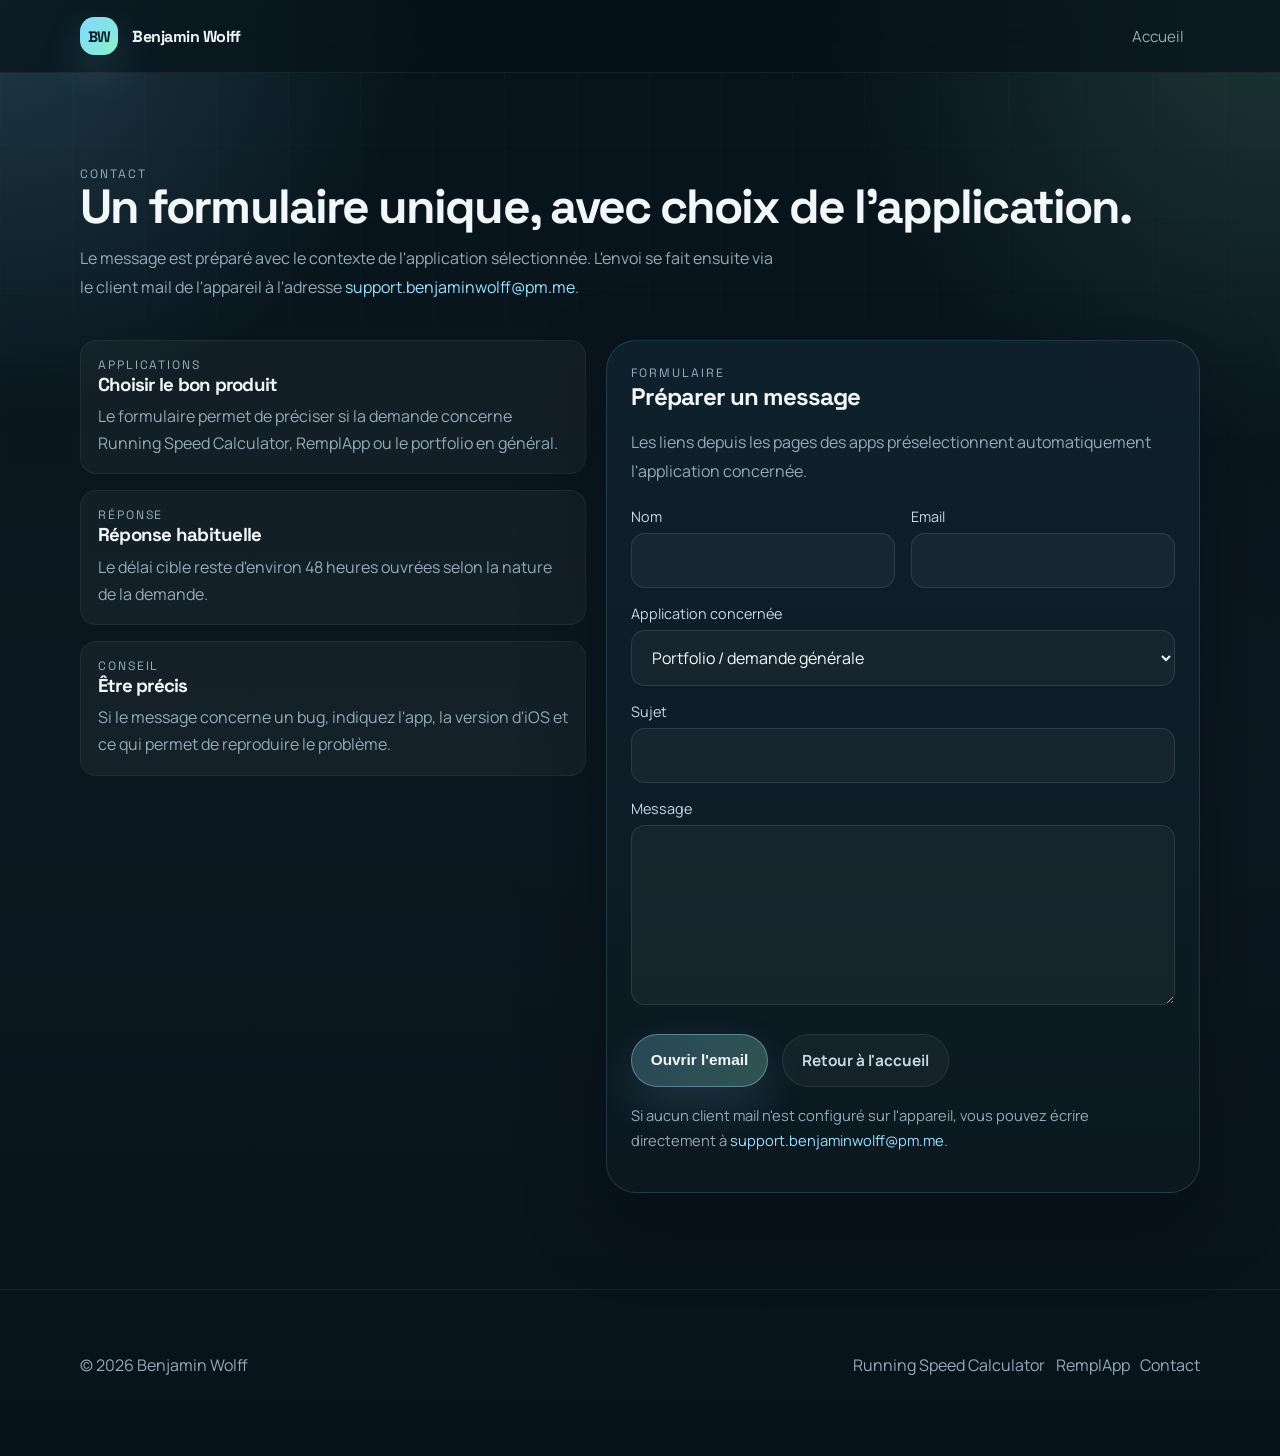
==== contact.html @ ecabf145 "Add files via upload" ====
<!DOCTYPE html>
<html lang="fr">
<head>
  <meta charset="UTF-8" />
  <meta name="viewport" content="width=device-width, initial-scale=1.0" />
  <title>Contact — Benjamin Wolff</title>
  <meta
    name="description"
    content="Formulaire de contact pour les applications iPhone de Benjamin Wolff avec choix de l'application concernée."
  />
  <link rel="preconnect" href="https://fonts.googleapis.com" />
  <link rel="preconnect" href="https://fonts.gstatic.com" crossorigin />
  <link
    href="https://fonts.googleapis.com/css2?family=Manrope:wght@400;500;600;700;800&family=Space+Grotesk:wght@500;700&display=swap"
    rel="stylesheet"
  />
  <link rel="stylesheet" href="styles.css" />
</head>
<body class="theme-contact">
  <header class="site-header">
    <div class="container topbar">
      <a href="index.html" class="brand" aria-label="Retour à l'accueil">
        <span class="brand-mark">BW</span>
        <span>Benjamin Wolff</span>
      </a>
      <nav class="header-nav" aria-label="Navigation principale">
        <a href="index.html" class="nav-link">Accueil</a>
      </nav>
    </div>
  </header>

  <main>
    <section class="container compact-hero">
      <div class="section-head animate-rise">
        <div>
          <div class="section-label">Contact</div>
          <h1 class="section-title">Un formulaire unique, avec choix de l'application.</h1>
          <p class="section-copy">
            Le message est préparé avec le contexte de l'application sélectionnée. L'envoi se fait ensuite
            via le client mail de l'appareil à l'adresse <a href="mailto:support.benjaminwolff@pm.me" class="accent-text">support.benjaminwolff@pm.me</a>.
          </p>
        </div>
      </div>

      <div class="contact-layout">
        <aside class="contact-side animate-rise delay-1">
          <article class="contact-side-card">
            <div class="small-label">Applications</div>
            <h3>Choisir le bon produit</h3>
            <p>Le formulaire permet de préciser si la demande concerne Running Speed Calculator, RemplApp ou le portfolio en général.</p>
          </article>
          <article class="contact-side-card">
            <div class="small-label">Réponse</div>
            <h3>Réponse habituelle</h3>
            <p>Le délai cible reste d'environ 48 heures ouvrées selon la nature de la demande.</p>
          </article>
          <article class="contact-side-card">
            <div class="small-label">Conseil</div>
            <h3>Être précis</h3>
            <p>Si le message concerne un bug, indiquez l'app, la version d'iOS et ce qui permet de reproduire le problème.</p>
          </article>
        </aside>

        <section class="contact-form animate-rise delay-2" aria-labelledby="contact-form-title">
          <div class="contact-form-header">
            <div class="small-label">Formulaire</div>
            <h2 id="contact-form-title">Préparer un message</h2>
            <p class="rich-copy">
              Les liens depuis les pages des apps préselectionnent automatiquement l'application concernée.
            </p>
          </div>

          <form id="contact-form">
            <div class="form-grid">
              <div class="form-field">
                <label for="name">Nom</label>
                <input id="name" name="name" type="text" required />
              </div>

              <div class="form-field">
                <label for="email">Email</label>
                <input id="email" name="email" type="email" required />
              </div>

              <div class="form-field form-field--full">
                <label for="app">Application concernée</label>
                <select id="app" name="app" required>
                  <option value="general">Portfolio / demande générale</option>
                  <option value="running-speed-calculator">Running Speed Calculator</option>
                  <option value="remplapp">RemplApp</option>
                </select>
              </div>

              <div class="form-field form-field--full">
                <label for="subject">Sujet</label>
                <input id="subject" name="subject" type="text" required />
              </div>

              <div class="form-field form-field--full">
                <label for="message">Message</label>
                <textarea id="message" name="message" required></textarea>
              </div>
            </div>

            <div class="app-actions">
              <button type="submit" class="button button-primary">Ouvrir l'email</button>
              <a href="index.html" class="button button-secondary">Retour à l'accueil</a>
            </div>
          </form>

          <p class="form-note">
            Si aucun client mail n'est configuré sur l'appareil, vous pouvez écrire directement à
            <a href="mailto:support.benjaminwolff@pm.me" class="accent-text">support.benjaminwolff@pm.me</a>.
          </p>
        </section>
      </div>
    </section>
  </main>

  <footer class="footer">
    <div class="container footer-inner">
      <p>© 2026 Benjamin Wolff</p>
      <nav class="footer-nav" aria-label="Navigation secondaire">
        <a href="running-speed-calculator.html">Running Speed Calculator</a>
        <a href="remplapp.html">RemplApp</a>
        <a href="contact.html">Contact</a>
      </nav>
    </div>
  </footer>

  <script src="contact.js"></script>
</body>
</html>
---- styles.css ----
:root {
  --bg: #07131a;
  --bg-strong: #0d1c25;
  --surface: rgba(13, 27, 36, 0.84);
  --surface-strong: #10222d;
  --surface-soft: rgba(255, 255, 255, 0.04);
  --border: rgba(153, 197, 224, 0.16);
  --text: #f2f7fb;
  --muted: #96aab9;
  --muted-strong: #c8d8e4;
  --radius-xl: 30px;
  --radius-lg: 22px;
  --radius-md: 16px;
  --shadow: 0 28px 80px rgba(1, 10, 15, 0.42);
  --accent: #8cb9ff;
  --accent-2: #b2f7ef;
}

* {
  box-sizing: border-box;
}

html {
  scroll-behavior: smooth;
}

body {
  margin: 0;
  min-height: 100vh;
  font-family: "Manrope", sans-serif;
  color: var(--text);
  background:
    radial-gradient(circle at top left, color-mix(in srgb, var(--accent) 20%, transparent), transparent 26rem),
    radial-gradient(circle at top right, color-mix(in srgb, var(--accent-2) 16%, transparent), transparent 28rem),
    linear-gradient(180deg, #07131a 0%, #0b1821 52%, #07131a 100%);
}

body::before {
  content: "";
  position: fixed;
  inset: 0;
  background-image:
    linear-gradient(rgba(255, 255, 255, 0.03) 1px, transparent 1px),
    linear-gradient(90deg, rgba(255, 255, 255, 0.03) 1px, transparent 1px);
  background-size: 72px 72px;
  mask-image: linear-gradient(180deg, rgba(0, 0, 0, 0.52), transparent 88%);
  pointer-events: none;
  z-index: 0;
}

body.theme-home {
  --accent: #51d9ff;
  --accent-2: #ffd166;
}

body.theme-running {
  --accent: #51d9ff;
  --accent-2: #12c48b;
}

body.theme-remplapp {
  --accent: #ffd166;
  --accent-2: #ff7f51;
}

body.theme-contact {
  --accent: #7fd8ff;
  --accent-2: #8df0ca;
}

body.theme-redirect {
  --accent: #9fb4c8;
  --accent-2: #d7e1ea;
}

a {
  color: inherit;
  text-decoration: none;
}

img,
svg {
  display: block;
}

.container {
  position: relative;
  z-index: 1;
  width: min(1120px, calc(100% - 2rem));
  margin: 0 auto;
}

.site-header {
  position: sticky;
  top: 0;
  z-index: 20;
  backdrop-filter: blur(18px);
  background: rgba(7, 19, 26, 0.74);
  border-bottom: 1px solid rgba(255, 255, 255, 0.06);
}

.topbar {
  min-height: 72px;
  display: flex;
  align-items: center;
  justify-content: space-between;
  gap: 1rem;
  padding: 0.9rem 0;
}

.brand {
  display: inline-flex;
  align-items: center;
  gap: 0.85rem;
  font-family: "Space Grotesk", sans-serif;
  font-weight: 700;
  letter-spacing: -0.03em;
}

.brand-mark {
  width: 2.4rem;
  height: 2.4rem;
  border-radius: 0.9rem;
  display: grid;
  place-items: center;
  background: linear-gradient(135deg, var(--accent), var(--accent-2));
  color: #06212b;
  font-size: 0.95rem;
  font-weight: 800;
  box-shadow: 0 18px 40px color-mix(in srgb, var(--accent) 18%, transparent);
}

.header-nav,
.footer-nav {
  display: flex;
  align-items: center;
  gap: 0.65rem;
  flex-wrap: wrap;
}

.nav-link {
  padding: 0.7rem 1rem;
  border-radius: 999px;
  color: var(--muted);
  font-size: 0.95rem;
  transition: color 0.2s ease, background-color 0.2s ease, transform 0.2s ease;
}

.nav-link:hover,
.nav-link:focus-visible,
.footer-nav a:hover,
.footer-nav a:focus-visible {
  color: var(--text);
  background: rgba(255, 255, 255, 0.06);
  transform: translateY(-1px);
  outline: none;
}

.page-hero,
.compact-hero {
  padding: 5.8rem 0 3rem;
}

.hero-grid {
  display: grid;
  grid-template-columns: minmax(0, 1.18fr) minmax(300px, 0.82fr);
  gap: 1.4rem;
  align-items: stretch;
}

.hero-grid--single {
  grid-template-columns: 1fr;
}

.eyebrow {
  display: inline-flex;
  align-items: center;
  gap: 0.65rem;
  font-family: "Space Grotesk", sans-serif;
  font-size: 0.78rem;
  letter-spacing: 0.16em;
  text-transform: uppercase;
  color: var(--muted-strong);
}

.eyebrow::before {
  content: "";
  width: 2.4rem;
  height: 1px;
  background: linear-gradient(90deg, transparent, rgba(255, 255, 255, 0.6));
}

h1,
h2,
h3,
h4 {
  margin: 0;
  font-family: "Space Grotesk", sans-serif;
  letter-spacing: -0.04em;
}

.hero-title {
  margin-top: 1rem;
  font-size: clamp(2.9rem, 7vw, 5.4rem);
  line-height: 0.96;
  max-width: 12ch;
}

.hero-title span,
.accent-text {
  color: color-mix(in srgb, var(--accent) 78%, white);
}

.hero-copy,
.section-copy,
.lede,
.panel-copy,
.detail-copy,
.faq-answer,
.rich-copy {
  color: var(--muted);
  line-height: 1.8;
}

.hero-copy {
  margin: 1.5rem 0 0;
  max-width: 46rem;
  font-size: 1.08rem;
}

.hero-actions,
.app-actions,
.quick-links {
  display: flex;
  flex-wrap: wrap;
  gap: 0.85rem;
  margin-top: 1.8rem;
}

.button {
  display: inline-flex;
  align-items: center;
  justify-content: center;
  gap: 0.65rem;
  padding: 0.95rem 1.2rem;
  border-radius: 999px;
  border: 1px solid transparent;
  font-weight: 700;
  font-size: 0.96rem;
  transition: transform 0.2s ease, border-color 0.2s ease, background-color 0.2s ease;
}

.button:hover,
.button:focus-visible {
  transform: translateY(-2px);
  outline: none;
}

.button-primary {
  background: linear-gradient(135deg, color-mix(in srgb, var(--accent) 24%, transparent), color-mix(in srgb, var(--accent-2) 28%, transparent));
  border-color: color-mix(in srgb, var(--accent) 28%, white 10%);
  color: var(--text);
  box-shadow: 0 20px 46px color-mix(in srgb, var(--accent) 14%, transparent);
}

.button-secondary {
  background: rgba(255, 255, 255, 0.04);
  border-color: rgba(255, 255, 255, 0.08);
  color: var(--muted-strong);
}

.button-ghost {
  background: transparent;
  border-color: rgba(255, 255, 255, 0.12);
  color: var(--muted-strong);
}

.button-disabled {
  background: rgba(255, 255, 255, 0.04);
  border-color: rgba(255, 255, 255, 0.08);
  color: rgba(200, 216, 228, 0.56);
  cursor: default;
}

.chip-link {
  display: inline-flex;
  align-items: center;
  justify-content: center;
  padding: 0;
  border: 0;
  background: transparent;
  color: var(--muted);
  transition: color 0.2s ease;
}

.chip-link:hover,
.chip-link:focus-visible {
  transform: none;
  background: transparent;
  color: var(--text);
  outline: none;
}

.surface,
.panel,
.app-card,
.section-panel,
.faq-item,
.note-card,
.redirect-card,
.contact-form {
  border: 1px solid var(--border);
  background: linear-gradient(180deg, rgba(16, 34, 45, 0.9), rgba(12, 25, 33, 0.84));
  border-radius: var(--radius-xl);
  box-shadow: var(--shadow);
}

.panel,
.section-panel,
.note-card,
.redirect-card {
  padding: 1.35rem;
}

.panel {
  display: grid;
  gap: 0.9rem;
}

.panel-label,
.section-label,
.small-label {
  font-family: "Space Grotesk", sans-serif;
  text-transform: uppercase;
  font-size: 0.76rem;
  letter-spacing: 0.16em;
  color: var(--muted);
}

.timeline,
.stack {
  display: grid;
  gap: 0.9rem;
}

.timeline-item,
.mini-card,
.feature-card,
.detail-card,
.contact-side-card,
.inline-card {
  padding: 1rem 1.05rem;
  border-radius: var(--radius-md);
  background: rgba(255, 255, 255, 0.04);
  border: 1px solid rgba(255, 255, 255, 0.06);
}

.timeline-item strong,
.feature-card strong,
.detail-card strong,
.mini-card strong {
  display: block;
  margin-bottom: 0.25rem;
  font-size: 1rem;
}

.timeline-item p,
.mini-card p,
.feature-card p,
.detail-card p,
.contact-side-card p {
  margin: 0;
  color: var(--muted);
  line-height: 1.7;
}

.section {
  padding-top: 1.2rem;
}

.section-head {
  display: flex;
  align-items: end;
  justify-content: space-between;
  gap: 1rem;
  margin-bottom: 1.4rem;
}

.section-title {
  font-size: clamp(2rem, 4vw, 3rem);
  line-height: 1.04;
}

.section-copy {
  margin-top: 0.75rem;
  max-width: 44rem;
}

.app-grid,
.feature-grid,
.detail-grid,
.faq-grid,
.contact-layout,
.summary-grid {
  display: grid;
  gap: 1.2rem;
}

.app-grid {
  grid-template-columns: repeat(2, minmax(0, 1fr));
}

.app-card {
  position: relative;
  overflow: hidden;
  min-height: 100%;
  padding: 1.5rem;
}

.app-card::before,
.section-panel--spotlight::before {
  content: "";
  position: absolute;
  inset: 0;
  pointer-events: none;
}

.app-card::before {
  opacity: 0.18;
}

.app-card--running {
  --card-accent: #51d9ff;
  --card-accent-2: #12c48b;
}

.app-card--remplapp {
  --card-accent: #ffd166;
  --card-accent-2: #ff7f51;
}

.app-card--running::before {
  background: radial-gradient(circle at top right, var(--card-accent), transparent 45%);
}

.app-card--remplapp::before {
  background: radial-gradient(circle at top right, var(--card-accent), transparent 45%);
}

.card-top,
.app-heading,
.section-kicker,
.card-actions-row {
  display: flex;
  align-items: center;
  gap: 0.85rem;
  flex-wrap: wrap;
}

.card-top {
  align-items: start;
  justify-content: space-between;
  margin-bottom: 1rem;
}

.icon-badge {
  width: 4rem;
  height: 4rem;
  border-radius: 1.25rem;
  display: grid;
  place-items: center;
  color: #07131a;
  flex-shrink: 0;
  box-shadow: 0 18px 34px rgba(0, 0, 0, 0.18);
}

.logo-placeholder {
  font-family: "Space Grotesk", sans-serif;
  font-size: 0.92rem;
  font-weight: 700;
  letter-spacing: 0.1em;
  text-transform: uppercase;
}

.logo-placeholder small {
  display: block;
  font-size: 0.54rem;
  letter-spacing: 0.18em;
  opacity: 0.74;
  margin-top: 0.08rem;
}

.icon-badge--running {
  background: linear-gradient(135deg, #51d9ff, #12c48b);
}

.icon-badge--remplapp {
  background: linear-gradient(135deg, #ffd166, #ff7f51);
}

.status-pill {
  display: inline-flex;
  align-items: center;
  gap: 0.45rem;
  padding: 0.45rem 0.75rem;
  border-radius: 999px;
  font-size: 0.8rem;
  font-weight: 700;
  background: rgba(255, 255, 255, 0.06);
  border: 1px solid rgba(255, 255, 255, 0.08);
  color: var(--muted-strong);
  white-space: nowrap;
}

.status-pill::before {
  content: "";
  width: 0.55rem;
  height: 0.55rem;
  border-radius: 999px;
  background: currentColor;
  opacity: 0.85;
}

.status-live {
  color: #8ef0ca;
}

.status-soon {
  color: #ffd37e;
}

.app-title {
  font-size: 1.6rem;
  line-height: 1.05;
  margin-bottom: 0.55rem;
}

.app-tagline,
.detail-copy {
  margin: 0;
}

.mini-grid,
.detail-grid,
.summary-grid {
  grid-template-columns: repeat(2, minmax(0, 1fr));
}

.metric {
  padding: 1rem 1.05rem;
  border-radius: var(--radius-md);
  background: rgba(255, 255, 255, 0.04);
  border: 1px solid rgba(255, 255, 255, 0.06);
}

.metric strong {
  display: block;
  font-size: 1.12rem;
  line-height: 1.4;
}

.mini-card span,
.detail-card span,
.metric span {
  display: block;
  font-size: 0.77rem;
  text-transform: uppercase;
  letter-spacing: 0.14em;
  color: var(--muted);
  margin-bottom: 0.45rem;
}

.tag-list,
.bullet-list,
.check-list {
  padding: 0;
  margin: 1.2rem 0 0;
}

.tag-list {
  list-style: none;
  display: flex;
  flex-wrap: wrap;
  gap: 0.7rem;
}

.tag-list li {
  padding: 0.72rem 0.9rem;
  border-radius: 999px;
  background: rgba(255, 255, 255, 0.05);
  border: 1px solid rgba(255, 255, 255, 0.06);
  color: var(--muted-strong);
  font-size: 0.9rem;
}

.feature-grid {
  grid-template-columns: repeat(2, minmax(0, 1fr));
}

.faq-grid {
  grid-template-columns: 1fr;
}

.feature-card h4,
.detail-card h4,
.note-card h4,
.redirect-card h1,
.redirect-card h2,
.contact-form h1,
.contact-side-card h3 {
  margin-bottom: 0.45rem;
}

.section-panel {
  position: relative;
  overflow: hidden;
}

.section-panel--spotlight::before {
  inset: auto -10% -35% auto;
  width: 22rem;
  height: 22rem;
  border-radius: 50%;
  opacity: 0.14;
  filter: blur(12px);
  background: radial-gradient(circle, var(--accent), transparent 60%);
}

.check-list,
.bullet-list {
  list-style: none;
  display: grid;
  gap: 0.8rem;
}

.check-list li,
.bullet-list li {
  position: relative;
  padding-left: 1.7rem;
  color: var(--muted-strong);
  line-height: 1.7;
}

.check-list li::before,
.bullet-list li::before {
  content: "";
  position: absolute;
  left: 0;
  top: 0.55rem;
  width: 0.75rem;
  height: 0.75rem;
  border-radius: 999px;
  background: linear-gradient(135deg, var(--accent), var(--accent-2));
  box-shadow: 0 0 0 5px color-mix(in srgb, var(--accent) 8%, transparent);
}

.anchor-nav {
  display: flex;
  flex-wrap: wrap;
  gap: 1rem;
  margin-top: 1.5rem;
}

.faq-item {
  overflow: hidden;
}

.faq-item summary {
  list-style: none;
  cursor: pointer;
  display: flex;
  justify-content: space-between;
  align-items: center;
  gap: 1rem;
  padding: 1.1rem 1.2rem;
}

.faq-item summary::-webkit-details-marker {
  display: none;
}

.faq-item .faq-answer {
  padding: 0 1.2rem 1.2rem;
}

.faq-item .chevron {
  transition: transform 0.2s ease;
  color: var(--muted);
  flex-shrink: 0;
}

.faq-item[open] .chevron {
  transform: rotate(180deg);
}

.cta-banner {
  display: flex;
  align-items: center;
  justify-content: space-between;
  gap: 1rem;
  flex-wrap: wrap;
}

.legal-panel {
  padding: 1.6rem;
}

.legal-header {
  display: flex;
  align-items: start;
  justify-content: space-between;
  gap: 1rem;
  flex-wrap: wrap;
  margin-bottom: 1.4rem;
}

.legal-meta {
  margin: 0;
  color: var(--muted);
  font-size: 0.95rem;
  line-height: 1.7;
}

.legal-prose {
  display: grid;
  gap: 1.35rem;
}

.legal-section {
  padding-top: 1.15rem;
  border-top: 1px solid rgba(255, 255, 255, 0.08);
}

.legal-section:first-child {
  padding-top: 0;
  border-top: 0;
}

.legal-section h3 {
  margin-bottom: 0.7rem;
  font-size: 1.1rem;
}

.legal-section h4 {
  margin: 0.95rem 0 0.55rem;
  font-size: 0.98rem;
  font-family: "Manrope", sans-serif;
  letter-spacing: 0;
}

.legal-section p,
.legal-section li {
  margin: 0;
  color: var(--muted);
  line-height: 1.85;
}

.legal-section code {
  font-family: ui-monospace, SFMono-Regular, Menlo, monospace;
  font-size: 0.95em;
}

.legal-section p + p,
.legal-section ul,
.legal-section ol {
  margin-top: 0.8rem;
}

.legal-section ul,
.legal-section ol {
  padding-left: 1.1rem;
}

.legal-section li + li {
  margin-top: 0.45rem;
}

.contact-layout {
  grid-template-columns: minmax(0, 0.92fr) minmax(300px, 1.08fr);
  align-items: start;
}

.contact-form {
  padding: 1.5rem;
}

.contact-form-header {
  margin-bottom: 1.35rem;
}

.form-grid {
  display: grid;
  grid-template-columns: repeat(2, minmax(0, 1fr));
  gap: 1rem;
}

.form-field {
  display: grid;
  gap: 0.45rem;
}

.form-field--full {
  grid-column: 1 / -1;
}

.form-field label {
  font-size: 0.9rem;
  color: var(--muted-strong);
}

.form-field input,
.form-field select,
.form-field textarea {
  width: 100%;
  border: 1px solid rgba(255, 255, 255, 0.1);
  background: rgba(255, 255, 255, 0.04);
  border-radius: 14px;
  color: var(--text);
  padding: 0.95rem 1rem;
  font: inherit;
}

.form-field textarea {
  resize: vertical;
  min-height: 180px;
}

.form-field input:focus,
.form-field select:focus,
.form-field textarea:focus {
  outline: 1px solid color-mix(in srgb, var(--accent) 44%, white);
  border-color: color-mix(in srgb, var(--accent) 38%, white);
}

.form-note {
  margin-top: 1rem;
  color: var(--muted);
  font-size: 0.92rem;
  line-height: 1.7;
}

.contact-side {
  display: grid;
  gap: 1rem;
}

.redirect-wrap {
  min-height: calc(100vh - 72px);
  display: grid;
  place-items: center;
  padding: 2rem 0 4rem;
}

.redirect-card {
  max-width: 640px;
  text-align: center;
}

.redirect-card p {
  color: var(--muted);
  line-height: 1.8;
}

.footer {
  padding: 3rem 0 4rem;
  margin-top: 3rem;
  border-top: 1px solid rgba(255, 255, 255, 0.06);
}

.footer-inner {
  display: flex;
  flex-wrap: wrap;
  align-items: center;
  justify-content: space-between;
  gap: 1rem;
  color: var(--muted);
}

.animate-rise {
  opacity: 0;
  transform: translateY(18px);
  animation: rise 0.7s ease forwards;
}

.delay-1 {
  animation-delay: 0.08s;
}

.delay-2 {
  animation-delay: 0.16s;
}

.delay-3 {
  animation-delay: 0.24s;
}

@keyframes rise {
  to {
    opacity: 1;
    transform: translateY(0);
  }
}

@media (max-width: 960px) {
  .hero-grid,
  .app-grid,
  .feature-grid,
  .detail-grid,
  .faq-grid,
  .contact-layout,
  .summary-grid {
    grid-template-columns: 1fr;
  }

  .section-head,
  .topbar {
    align-items: start;
  }
}

@media (max-width: 700px) {
  .container {
    width: min(1120px, calc(100% - 1.2rem));
  }

  .topbar {
    min-height: auto;
    padding: 0.9rem 0;
    flex-direction: column;
  }

  .header-nav {
    width: 100%;
    justify-content: flex-start;
  }

  .page-hero,
  .compact-hero {
    padding-top: 4.2rem;
  }

  .hero-title {
    font-size: clamp(2.6rem, 16vw, 4rem);
  }

  .panel,
  .app-card,
  .section-panel,
  .legal-panel,
  .contact-form,
  .note-card,
  .redirect-card {
    padding: 1.2rem;
  }

  .form-grid {
    grid-template-columns: 1fr;
  }
}

@media (prefers-reduced-motion: reduce) {
  html {
    scroll-behavior: auto;
  }

  *,
  *::before,
  *::after {
    animation: none !important;
    transition: none !important;
  }
}
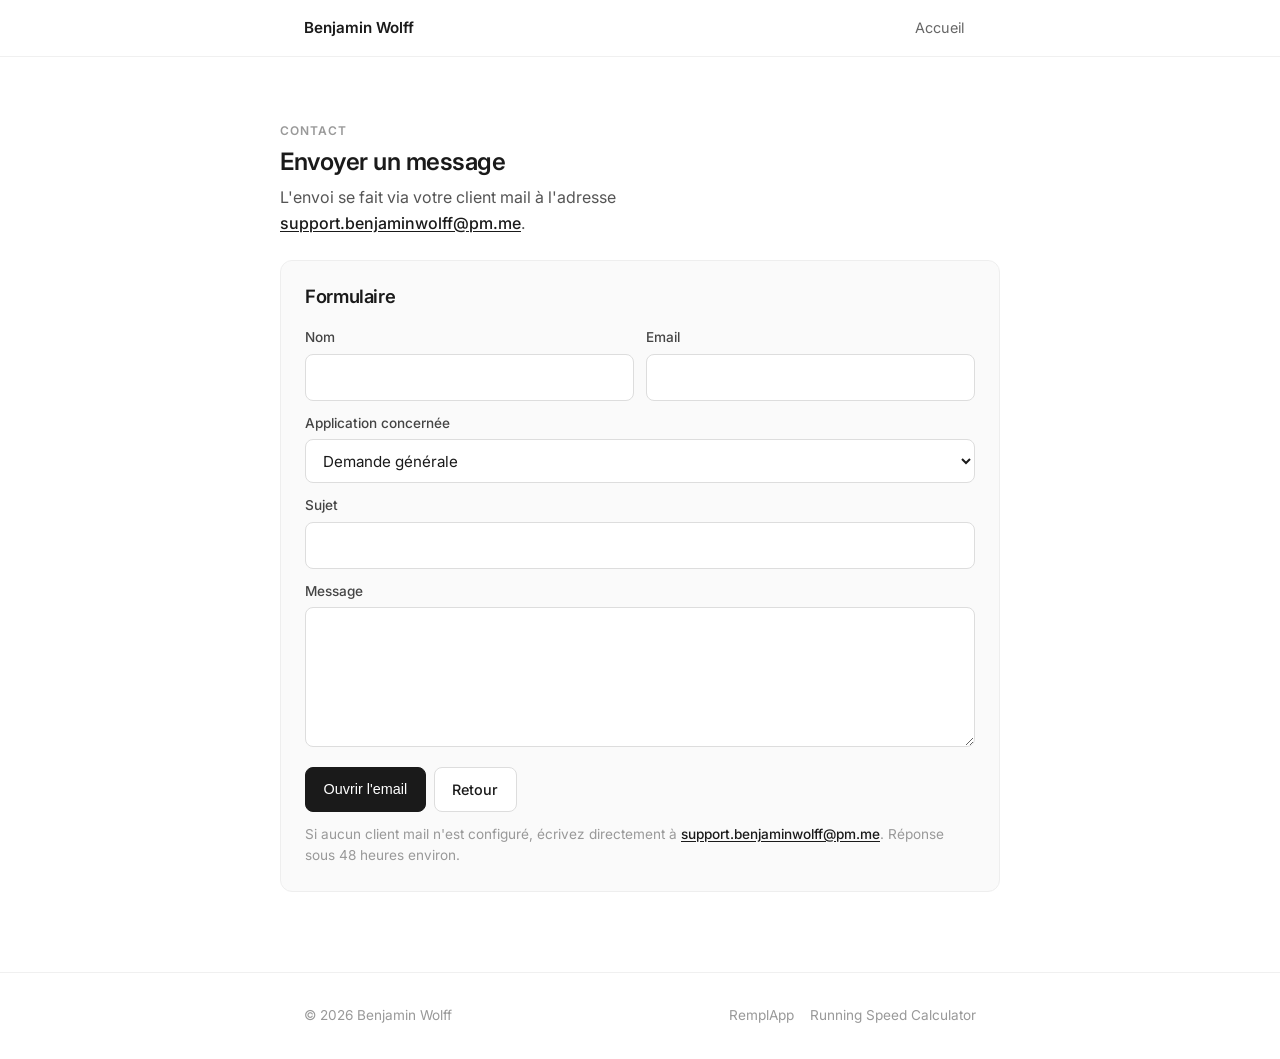
==== commit 73509802: "Redesign site with clean minimal theme and app icons Replace dark gradient design with sober white/g" ====
--- a/contact.html
+++ b/contact.html
@@ -4,26 +4,17 @@
   <meta charset="UTF-8" />
   <meta name="viewport" content="width=device-width, initial-scale=1.0" />
   <title>Contact — Benjamin Wolff</title>
-  <meta
-    name="description"
-    content="Formulaire de contact pour les applications iPhone de Benjamin Wolff avec choix de l'application concernée."
-  />
+  <meta name="description" content="Formulaire de contact pour les applications iPhone de Benjamin Wolff." />
   <link rel="preconnect" href="https://fonts.googleapis.com" />
   <link rel="preconnect" href="https://fonts.gstatic.com" crossorigin />
-  <link
-    href="https://fonts.googleapis.com/css2?family=Manrope:wght@400;500;600;700;800&family=Space+Grotesk:wght@500;700&display=swap"
-    rel="stylesheet"
-  />
+  <link href="https://fonts.googleapis.com/css2?family=Inter:wght@400;500;600;700&display=swap" rel="stylesheet" />
   <link rel="stylesheet" href="styles.css" />
 </head>
-<body class="theme-contact">
+<body>
   <header class="site-header">
     <div class="container topbar">
-      <a href="index.html" class="brand" aria-label="Retour à l'accueil">
-        <span class="brand-mark">BW</span>
-        <span>Benjamin Wolff</span>
-      </a>
-      <nav class="header-nav" aria-label="Navigation principale">
+      <a href="index.html" class="brand">Benjamin Wolff</a>
+      <nav class="header-nav">
         <a href="index.html" class="nav-link">Accueil</a>
       </nav>
     </div>
@@ -33,97 +24,73 @@
     <section class="container compact-hero">
       <div class="section-head animate-rise">
         <div>
-          <div class="section-label">Contact</div>
-          <h1 class="section-title">Un formulaire unique, avec choix de l'application.</h1>
+          <p class="section-label">Contact</p>
+          <h1 class="section-title">Envoyer un message</h1>
           <p class="section-copy">
-            Le message est préparé avec le contexte de l'application sélectionnée. L'envoi se fait ensuite
-            via le client mail de l'appareil à l'adresse <a href="mailto:support.benjaminwolff@pm.me" class="accent-text">support.benjaminwolff@pm.me</a>.
+            L'envoi se fait via votre client mail à l'adresse
+            <a href="mailto:support.benjaminwolff@pm.me" class="accent-text">support.benjaminwolff@pm.me</a>.
           </p>
         </div>
       </div>
 
-      <div class="contact-layout">
-        <aside class="contact-side animate-rise delay-1">
-          <article class="contact-side-card">
-            <div class="small-label">Applications</div>
-            <h3>Choisir le bon produit</h3>
-            <p>Le formulaire permet de préciser si la demande concerne Running Speed Calculator, RemplApp ou le portfolio en général.</p>
-          </article>
-          <article class="contact-side-card">
-            <div class="small-label">Réponse</div>
-            <h3>Réponse habituelle</h3>
-            <p>Le délai cible reste d'environ 48 heures ouvrées selon la nature de la demande.</p>
-          </article>
-          <article class="contact-side-card">
-            <div class="small-label">Conseil</div>
-            <h3>Être précis</h3>
-            <p>Si le message concerne un bug, indiquez l'app, la version d'iOS et ce qui permet de reproduire le problème.</p>
-          </article>
-        </aside>
+      <section class="contact-form animate-rise delay-1" aria-labelledby="contact-form-title">
+        <div class="contact-form-header">
+          <h2 id="contact-form-title">Formulaire</h2>
+        </div>
 
-        <section class="contact-form animate-rise delay-2" aria-labelledby="contact-form-title">
-          <div class="contact-form-header">
-            <div class="small-label">Formulaire</div>
-            <h2 id="contact-form-title">Préparer un message</h2>
-            <p class="rich-copy">
-              Les liens depuis les pages des apps préselectionnent automatiquement l'application concernée.
-            </p>
+        <form id="contact-form">
+          <div class="form-grid">
+            <div class="form-field">
+              <label for="name">Nom</label>
+              <input id="name" name="name" type="text" required />
+            </div>
+
+            <div class="form-field">
+              <label for="email">Email</label>
+              <input id="email" name="email" type="email" required />
+            </div>
+
+            <div class="form-field form-field--full">
+              <label for="app">Application concernée</label>
+              <select id="app" name="app" required>
+                <option value="general">Demande générale</option>
+                <option value="running-speed-calculator">Running Speed Calculator</option>
+                <option value="remplapp">RemplApp</option>
+              </select>
+            </div>
+
+            <div class="form-field form-field--full">
+              <label for="subject">Sujet</label>
+              <input id="subject" name="subject" type="text" required />
+            </div>
+
+            <div class="form-field form-field--full">
+              <label for="message">Message</label>
+              <textarea id="message" name="message" required></textarea>
+            </div>
           </div>
 
-          <form id="contact-form">
-            <div class="form-grid">
-              <div class="form-field">
-                <label for="name">Nom</label>
-                <input id="name" name="name" type="text" required />
-              </div>
+          <div class="app-actions" style="display: flex; gap: 0.5rem; margin-top: 1.25rem;">
+            <button type="submit" class="button button-primary">Ouvrir l'email</button>
+            <a href="index.html" class="button button-secondary">Retour</a>
+          </div>
+        </form>
 
-              <div class="form-field">
-                <label for="email">Email</label>
-                <input id="email" name="email" type="email" required />
-              </div>
-
-              <div class="form-field form-field--full">
-                <label for="app">Application concernée</label>
-                <select id="app" name="app" required>
-                  <option value="general">Portfolio / demande générale</option>
-                  <option value="running-speed-calculator">Running Speed Calculator</option>
-                  <option value="remplapp">RemplApp</option>
-                </select>
-              </div>
-
-              <div class="form-field form-field--full">
-                <label for="subject">Sujet</label>
-                <input id="subject" name="subject" type="text" required />
-              </div>
-
-              <div class="form-field form-field--full">
-                <label for="message">Message</label>
-                <textarea id="message" name="message" required></textarea>
-              </div>
-            </div>
-
-            <div class="app-actions">
-              <button type="submit" class="button button-primary">Ouvrir l'email</button>
-              <a href="index.html" class="button button-secondary">Retour à l'accueil</a>
-            </div>
-          </form>
-
-          <p class="form-note">
-            Si aucun client mail n'est configuré sur l'appareil, vous pouvez écrire directement à
-            <a href="mailto:support.benjaminwolff@pm.me" class="accent-text">support.benjaminwolff@pm.me</a>.
-          </p>
-        </section>
-      </div>
+        <p class="form-note">
+          Si aucun client mail n'est configuré, écrivez directement à
+          <a href="mailto:support.benjaminwolff@pm.me" class="accent-text">support.benjaminwolff@pm.me</a>.
+          Réponse sous 48 heures environ.
+        </p>
+      </section>
     </section>
   </main>
 
   <footer class="footer">
     <div class="container footer-inner">
-      <p>© 2026 Benjamin Wolff</p>
-      <nav class="footer-nav" aria-label="Navigation secondaire">
+      <p>&copy; 2026 Benjamin Wolff</p>
+      <nav class="footer-nav">
+        <a href="remplapp.html">RemplApp</a>
         <a href="running-speed-calculator.html">Running Speed Calculator</a>
-        <a href="remplapp.html">RemplApp</a>
-        <a href="contact.html">Contact</a>
       </nav>
     </div>
   </footer>
--- a/styles.css
+++ b/styles.css
@@ -1,23 +1,7 @@
-:root {
-  --bg: #07131a;
-  --bg-strong: #0d1c25;
-  --surface: rgba(13, 27, 36, 0.84);
-  --surface-strong: #10222d;
-  --surface-soft: rgba(255, 255, 255, 0.04);
-  --border: rgba(153, 197, 224, 0.16);
-  --text: #f2f7fb;
-  --muted: #96aab9;
-  --muted-strong: #c8d8e4;
-  --radius-xl: 30px;
-  --radius-lg: 22px;
-  --radius-md: 16px;
-  --shadow: 0 28px 80px rgba(1, 10, 15, 0.42);
-  --accent: #8cb9ff;
-  --accent-2: #b2f7ef;
-}
-
 * {
   box-sizing: border-box;
+  margin: 0;
+  padding: 0;
 }
 
 html {
@@ -25,52 +9,11 @@
 }
 
 body {
-  margin: 0;
-  min-height: 100vh;
-  font-family: "Manrope", sans-serif;
-  color: var(--text);
-  background:
-    radial-gradient(circle at top left, color-mix(in srgb, var(--accent) 20%, transparent), transparent 26rem),
-    radial-gradient(circle at top right, color-mix(in srgb, var(--accent-2) 16%, transparent), transparent 28rem),
-    linear-gradient(180deg, #07131a 0%, #0b1821 52%, #07131a 100%);
-}
-
-body::before {
-  content: "";
-  position: fixed;
-  inset: 0;
-  background-image:
-    linear-gradient(rgba(255, 255, 255, 0.03) 1px, transparent 1px),
-    linear-gradient(90deg, rgba(255, 255, 255, 0.03) 1px, transparent 1px);
-  background-size: 72px 72px;
-  mask-image: linear-gradient(180deg, rgba(0, 0, 0, 0.52), transparent 88%);
-  pointer-events: none;
-  z-index: 0;
-}
-
-body.theme-home {
-  --accent: #51d9ff;
-  --accent-2: #ffd166;
-}
-
-body.theme-running {
-  --accent: #51d9ff;
-  --accent-2: #12c48b;
-}
-
-body.theme-remplapp {
-  --accent: #ffd166;
-  --accent-2: #ff7f51;
-}
-
-body.theme-contact {
-  --accent: #7fd8ff;
-  --accent-2: #8df0ca;
-}
-
-body.theme-redirect {
-  --accent: #9fb4c8;
-  --accent-2: #d7e1ea;
+  font-family: "Inter", -apple-system, BlinkMacSystemFont, "Segoe UI", sans-serif;
+  color: #1a1a1a;
+  background: #fff;
+  line-height: 1.6;
+  -webkit-font-smoothing: antialiased;
 }
 
 a {
@@ -78,725 +21,628 @@
   text-decoration: none;
 }
 
-img,
-svg {
+img {
   display: block;
-}
+  max-width: 100%;
+}
+
+/* Layout */
 
 .container {
-  position: relative;
-  z-index: 1;
-  width: min(1120px, calc(100% - 2rem));
+  max-width: 720px;
   margin: 0 auto;
-}
+  padding: 0 1.5rem;
+}
+
+/* Header */
 
 .site-header {
   position: sticky;
   top: 0;
-  z-index: 20;
-  backdrop-filter: blur(18px);
-  background: rgba(7, 19, 26, 0.74);
-  border-bottom: 1px solid rgba(255, 255, 255, 0.06);
+  z-index: 10;
+  background: rgba(255, 255, 255, 0.92);
+  backdrop-filter: blur(12px);
+  border-bottom: 1px solid #f0f0f0;
 }
 
 .topbar {
-  min-height: 72px;
   display: flex;
   align-items: center;
   justify-content: space-between;
-  gap: 1rem;
-  padding: 0.9rem 0;
+  height: 56px;
 }
 
 .brand {
   display: inline-flex;
   align-items: center;
-  gap: 0.85rem;
-  font-family: "Space Grotesk", sans-serif;
-  font-weight: 700;
-  letter-spacing: -0.03em;
+  gap: 0.5rem;
+  font-weight: 600;
+  font-size: 0.95rem;
+  color: #1a1a1a;
 }
 
 .brand-mark {
-  width: 2.4rem;
-  height: 2.4rem;
-  border-radius: 0.9rem;
-  display: grid;
-  place-items: center;
-  background: linear-gradient(135deg, var(--accent), var(--accent-2));
-  color: #06212b;
-  font-size: 0.95rem;
-  font-weight: 800;
-  box-shadow: 0 18px 40px color-mix(in srgb, var(--accent) 18%, transparent);
-}
-
-.header-nav,
-.footer-nav {
-  display: flex;
-  align-items: center;
-  gap: 0.65rem;
-  flex-wrap: wrap;
+  display: none;
+}
+
+.header-nav {
+  display: flex;
+  gap: 0.25rem;
 }
 
 .nav-link {
-  padding: 0.7rem 1rem;
-  border-radius: 999px;
-  color: var(--muted);
-  font-size: 0.95rem;
-  transition: color 0.2s ease, background-color 0.2s ease, transform 0.2s ease;
-}
-
-.nav-link:hover,
-.nav-link:focus-visible,
-.footer-nav a:hover,
-.footer-nav a:focus-visible {
-  color: var(--text);
-  background: rgba(255, 255, 255, 0.06);
-  transform: translateY(-1px);
-  outline: none;
-}
+  padding: 0.4rem 0.75rem;
+  border-radius: 6px;
+  font-size: 0.9rem;
+  color: #666;
+  transition: color 0.15s, background 0.15s;
+}
+
+.nav-link:hover {
+  color: #1a1a1a;
+  background: #f5f5f5;
+}
+
+/* Hero */
 
 .page-hero,
 .compact-hero {
-  padding: 5.8rem 0 3rem;
-}
-
-.hero-grid {
-  display: grid;
-  grid-template-columns: minmax(0, 1.18fr) minmax(300px, 0.82fr);
-  gap: 1.4rem;
-  align-items: stretch;
-}
-
-.hero-grid--single {
-  grid-template-columns: 1fr;
-}
-
-.eyebrow {
-  display: inline-flex;
-  align-items: center;
-  gap: 0.65rem;
-  font-family: "Space Grotesk", sans-serif;
-  font-size: 0.78rem;
-  letter-spacing: 0.16em;
+  padding: 4rem 0 2rem;
+}
+
+.eyebrow,
+.section-label,
+.small-label,
+.panel-label {
+  font-size: 0.75rem;
+  font-weight: 600;
   text-transform: uppercase;
-  color: var(--muted-strong);
-}
-
-.eyebrow::before {
-  content: "";
-  width: 2.4rem;
-  height: 1px;
-  background: linear-gradient(90deg, transparent, rgba(255, 255, 255, 0.6));
-}
-
-h1,
-h2,
-h3,
-h4 {
-  margin: 0;
-  font-family: "Space Grotesk", sans-serif;
-  letter-spacing: -0.04em;
+  letter-spacing: 0.08em;
+  color: #999;
+  margin-bottom: 0.5rem;
+}
+
+h1, h2, h3, h4 {
+  font-weight: 600;
+  letter-spacing: -0.02em;
+  line-height: 1.2;
 }
 
 .hero-title {
+  font-size: 2rem;
+  font-weight: 700;
+  color: #1a1a1a;
+  line-height: 1.15;
+}
+
+.hero-title span {
+  color: #666;
+}
+
+.hero-copy {
   margin-top: 1rem;
-  font-size: clamp(2.9rem, 7vw, 5.4rem);
-  line-height: 0.96;
-  max-width: 12ch;
-}
-
-.hero-title span,
-.accent-text {
-  color: color-mix(in srgb, var(--accent) 78%, white);
-}
-
-.hero-copy,
-.section-copy,
-.lede,
-.panel-copy,
-.detail-copy,
-.faq-answer,
-.rich-copy {
-  color: var(--muted);
-  line-height: 1.8;
-}
-
-.hero-copy {
-  margin: 1.5rem 0 0;
-  max-width: 46rem;
-  font-size: 1.08rem;
-}
-
-.hero-actions,
-.app-actions,
-.quick-links {
+  color: #555;
+  font-size: 1.05rem;
+  max-width: 540px;
+}
+
+.hero-actions {
   display: flex;
   flex-wrap: wrap;
-  gap: 0.85rem;
-  margin-top: 1.8rem;
-}
+  gap: 0.5rem;
+  margin-top: 1.5rem;
+}
+
+/* Buttons */
 
 .button {
   display: inline-flex;
   align-items: center;
   justify-content: center;
-  gap: 0.65rem;
-  padding: 0.95rem 1.2rem;
-  border-radius: 999px;
+  padding: 0.6rem 1.1rem;
+  border-radius: 8px;
+  font-size: 0.9rem;
+  font-weight: 500;
   border: 1px solid transparent;
-  font-weight: 700;
-  font-size: 0.96rem;
-  transition: transform 0.2s ease, border-color 0.2s ease, background-color 0.2s ease;
-}
-
-.button:hover,
-.button:focus-visible {
-  transform: translateY(-2px);
-  outline: none;
+  transition: background 0.15s, border-color 0.15s;
+  cursor: pointer;
 }
 
 .button-primary {
-  background: linear-gradient(135deg, color-mix(in srgb, var(--accent) 24%, transparent), color-mix(in srgb, var(--accent-2) 28%, transparent));
-  border-color: color-mix(in srgb, var(--accent) 28%, white 10%);
-  color: var(--text);
-  box-shadow: 0 20px 46px color-mix(in srgb, var(--accent) 14%, transparent);
+  background: #1a1a1a;
+  color: #fff;
+  border-color: #1a1a1a;
+}
+
+.button-primary:hover {
+  background: #333;
+  border-color: #333;
 }
 
 .button-secondary {
-  background: rgba(255, 255, 255, 0.04);
-  border-color: rgba(255, 255, 255, 0.08);
-  color: var(--muted-strong);
+  background: #fff;
+  color: #1a1a1a;
+  border-color: #ddd;
+}
+
+.button-secondary:hover {
+  background: #f9f9f9;
+  border-color: #bbb;
 }
 
 .button-ghost {
   background: transparent;
-  border-color: rgba(255, 255, 255, 0.12);
-  color: var(--muted-strong);
+  color: #555;
+  border-color: #e0e0e0;
+}
+
+.button-ghost:hover {
+  border-color: #bbb;
 }
 
 .button-disabled {
-  background: rgba(255, 255, 255, 0.04);
-  border-color: rgba(255, 255, 255, 0.08);
-  color: rgba(200, 216, 228, 0.56);
+  background: #f5f5f5;
+  color: #aaa;
   cursor: default;
-}
-
-.chip-link {
-  display: inline-flex;
-  align-items: center;
-  justify-content: center;
-  padding: 0;
-  border: 0;
-  background: transparent;
-  color: var(--muted);
-  transition: color 0.2s ease;
-}
-
-.chip-link:hover,
-.chip-link:focus-visible {
-  transform: none;
-  background: transparent;
-  color: var(--text);
-  outline: none;
-}
-
-.surface,
-.panel,
-.app-card,
+  border-color: #eee;
+}
+
+/* Sections */
+
+.section {
+  padding: 2rem 0;
+}
+
+.section-head {
+  margin-bottom: 1.5rem;
+}
+
+.section-title {
+  font-size: 1.5rem;
+  color: #1a1a1a;
+}
+
+.section-copy {
+  margin-top: 0.5rem;
+  color: #555;
+  max-width: 540px;
+}
+
+/* App grid (home) */
+
+.app-grid {
+  display: grid;
+  grid-template-columns: 1fr;
+  gap: 1.5rem;
+}
+
+.app-card {
+  display: flex;
+  gap: 1.25rem;
+  padding: 1.5rem;
+  border: 1px solid #eee;
+  border-radius: 12px;
+  background: #fafafa;
+  align-items: flex-start;
+}
+
+.app-card .card-top {
+  flex-shrink: 0;
+}
+
+.app-card .card-body {
+  flex: 1;
+  min-width: 0;
+}
+
+.icon-badge,
+.app-icon {
+  width: 72px;
+  height: 72px;
+  border-radius: 16px;
+  overflow: hidden;
+  flex-shrink: 0;
+}
+
+.app-icon img {
+  width: 100%;
+  height: 100%;
+  object-fit: cover;
+}
+
+.icon-badge--running,
+.icon-badge--remplapp {
+  background: #f0f0f0;
+}
+
+.logo-placeholder {
+  display: none;
+}
+
+.app-title {
+  font-size: 1.15rem;
+  margin-bottom: 0.35rem;
+}
+
+.app-tagline {
+  color: #555;
+  font-size: 0.95rem;
+  margin: 0;
+  line-height: 1.5;
+}
+
+.app-actions {
+  display: flex;
+  flex-wrap: wrap;
+  gap: 0.5rem;
+  margin-top: 1rem;
+}
+
+/* Feature grid */
+
+.feature-grid {
+  display: grid;
+  grid-template-columns: 1fr 1fr;
+  gap: 1rem;
+}
+
+.feature-card {
+  padding: 1rem;
+  border: 1px solid #eee;
+  border-radius: 10px;
+  background: #fafafa;
+}
+
+.feature-card h3 {
+  font-size: 0.95rem;
+  margin-bottom: 0.35rem;
+}
+
+.feature-card p {
+  color: #555;
+  font-size: 0.9rem;
+  margin: 0;
+  line-height: 1.5;
+}
+
+/* Detail grid */
+
+.detail-grid {
+  display: grid;
+  grid-template-columns: 1fr 1fr;
+  gap: 1rem;
+}
+
+.detail-card {
+  padding: 1rem;
+  border: 1px solid #eee;
+  border-radius: 10px;
+  background: #fafafa;
+}
+
+.detail-card span {
+  display: block;
+  font-size: 0.72rem;
+  font-weight: 600;
+  text-transform: uppercase;
+  letter-spacing: 0.08em;
+  color: #999;
+  margin-bottom: 0.3rem;
+}
+
+.detail-card strong {
+  display: block;
+  font-size: 0.95rem;
+  margin-bottom: 0.25rem;
+}
+
+.detail-card p {
+  margin: 0;
+  color: #555;
+  font-size: 0.9rem;
+}
+
+.detail-copy {
+  margin: 0;
+  color: #555;
+}
+
+/* Legal / Privacy */
+
 .section-panel,
-.faq-item,
-.note-card,
-.redirect-card,
-.contact-form {
-  border: 1px solid var(--border);
-  background: linear-gradient(180deg, rgba(16, 34, 45, 0.9), rgba(12, 25, 33, 0.84));
-  border-radius: var(--radius-xl);
-  box-shadow: var(--shadow);
-}
-
-.panel,
-.section-panel,
-.note-card,
-.redirect-card {
-  padding: 1.35rem;
-}
-
-.panel {
-  display: grid;
-  gap: 0.9rem;
-}
-
-.panel-label,
-.section-label,
-.small-label {
-  font-family: "Space Grotesk", sans-serif;
-  text-transform: uppercase;
-  font-size: 0.76rem;
-  letter-spacing: 0.16em;
-  color: var(--muted);
-}
-
-.timeline,
-.stack {
-  display: grid;
-  gap: 0.9rem;
-}
-
-.timeline-item,
-.mini-card,
-.feature-card,
-.detail-card,
-.contact-side-card,
-.inline-card {
-  padding: 1rem 1.05rem;
-  border-radius: var(--radius-md);
-  background: rgba(255, 255, 255, 0.04);
-  border: 1px solid rgba(255, 255, 255, 0.06);
-}
-
-.timeline-item strong,
-.feature-card strong,
-.detail-card strong,
-.mini-card strong {
-  display: block;
-  margin-bottom: 0.25rem;
-  font-size: 1rem;
-}
-
-.timeline-item p,
-.mini-card p,
-.feature-card p,
-.detail-card p,
-.contact-side-card p {
-  margin: 0;
-  color: var(--muted);
-  line-height: 1.7;
-}
-
-.section {
-  padding-top: 1.2rem;
-}
-
-.section-head {
-  display: flex;
-  align-items: end;
+.legal-panel {
+  border: 1px solid #eee;
+  border-radius: 12px;
+  background: #fafafa;
+  padding: 1.5rem;
+}
+
+.legal-header {
+  display: flex;
+  align-items: start;
   justify-content: space-between;
   gap: 1rem;
-  margin-bottom: 1.4rem;
-}
-
-.section-title {
-  font-size: clamp(2rem, 4vw, 3rem);
-  line-height: 1.04;
-}
-
-.section-copy {
-  margin-top: 0.75rem;
-  max-width: 44rem;
-}
-
-.app-grid,
-.feature-grid,
-.detail-grid,
-.faq-grid,
-.contact-layout,
-.summary-grid {
-  display: grid;
-  gap: 1.2rem;
-}
-
-.app-grid {
-  grid-template-columns: repeat(2, minmax(0, 1fr));
-}
-
-.app-card {
-  position: relative;
+  flex-wrap: wrap;
+  margin-bottom: 1.5rem;
+  padding-bottom: 1rem;
+  border-bottom: 1px solid #eee;
+}
+
+.legal-meta {
+  color: #999;
+  font-size: 0.85rem;
+}
+
+.legal-prose {
+  display: grid;
+  gap: 1.25rem;
+}
+
+.legal-section {
+  padding-top: 1rem;
+  border-top: 1px solid #f0f0f0;
+}
+
+.legal-section:first-child {
+  padding-top: 0;
+  border-top: 0;
+}
+
+.legal-section h3 {
+  font-size: 1rem;
+  margin-bottom: 0.5rem;
+}
+
+.legal-section h4 {
+  margin: 0.75rem 0 0.4rem;
+  font-size: 0.95rem;
+  font-weight: 600;
+}
+
+.legal-section p,
+.legal-section li {
+  color: #555;
+  line-height: 1.7;
+  margin: 0;
+}
+
+.legal-section p + p,
+.legal-section ul,
+.legal-section ol {
+  margin-top: 0.6rem;
+}
+
+.legal-section ul,
+.legal-section ol {
+  padding-left: 1.1rem;
+}
+
+.legal-section li + li {
+  margin-top: 0.35rem;
+}
+
+.legal-section code {
+  font-family: ui-monospace, SFMono-Regular, Menlo, monospace;
+  font-size: 0.9em;
+  background: #f0f0f0;
+  padding: 0.1em 0.35em;
+  border-radius: 4px;
+}
+
+/* FAQ */
+
+.faq-grid {
+  display: grid;
+  gap: 0.5rem;
+}
+
+.faq-item {
+  border: 1px solid #eee;
+  border-radius: 10px;
+  background: #fafafa;
   overflow: hidden;
-  min-height: 100%;
-  padding: 1.5rem;
-}
-
-.app-card::before,
-.section-panel--spotlight::before {
-  content: "";
-  position: absolute;
-  inset: 0;
-  pointer-events: none;
-}
-
-.app-card::before {
-  opacity: 0.18;
-}
-
-.app-card--running {
-  --card-accent: #51d9ff;
-  --card-accent-2: #12c48b;
-}
-
-.app-card--remplapp {
-  --card-accent: #ffd166;
-  --card-accent-2: #ff7f51;
-}
-
-.app-card--running::before {
-  background: radial-gradient(circle at top right, var(--card-accent), transparent 45%);
-}
-
-.app-card--remplapp::before {
-  background: radial-gradient(circle at top right, var(--card-accent), transparent 45%);
-}
-
-.card-top,
-.app-heading,
-.section-kicker,
-.card-actions-row {
-  display: flex;
+}
+
+.faq-item summary {
+  list-style: none;
+  cursor: pointer;
+  display: flex;
+  justify-content: space-between;
   align-items: center;
-  gap: 0.85rem;
+  gap: 1rem;
+  padding: 0.9rem 1rem;
+  font-size: 0.95rem;
+  font-weight: 500;
+}
+
+.faq-item summary::-webkit-details-marker {
+  display: none;
+}
+
+.faq-item .chevron {
+  transition: transform 0.2s ease;
+  color: #aaa;
+  flex-shrink: 0;
+}
+
+.faq-item[open] .chevron {
+  transform: rotate(180deg);
+}
+
+.faq-answer {
+  padding: 0 1rem 1rem;
+  color: #555;
+  font-size: 0.95rem;
+  line-height: 1.6;
+}
+
+/* CTA banner */
+
+.cta-banner {
+  display: flex;
+  align-items: center;
+  justify-content: space-between;
+  gap: 1rem;
   flex-wrap: wrap;
 }
 
-.card-top {
-  align-items: start;
-  justify-content: space-between;
-  margin-bottom: 1rem;
-}
-
-.icon-badge {
-  width: 4rem;
-  height: 4rem;
-  border-radius: 1.25rem;
-  display: grid;
-  place-items: center;
-  color: #07131a;
-  flex-shrink: 0;
-  box-shadow: 0 18px 34px rgba(0, 0, 0, 0.18);
-}
-
-.logo-placeholder {
-  font-family: "Space Grotesk", sans-serif;
-  font-size: 0.92rem;
-  font-weight: 700;
-  letter-spacing: 0.1em;
-  text-transform: uppercase;
-}
-
-.logo-placeholder small {
-  display: block;
-  font-size: 0.54rem;
-  letter-spacing: 0.18em;
-  opacity: 0.74;
-  margin-top: 0.08rem;
-}
-
-.icon-badge--running {
-  background: linear-gradient(135deg, #51d9ff, #12c48b);
-}
-
-.icon-badge--remplapp {
-  background: linear-gradient(135deg, #ffd166, #ff7f51);
-}
-
-.status-pill {
-  display: inline-flex;
-  align-items: center;
-  gap: 0.45rem;
-  padding: 0.45rem 0.75rem;
-  border-radius: 999px;
-  font-size: 0.8rem;
-  font-weight: 700;
-  background: rgba(255, 255, 255, 0.06);
-  border: 1px solid rgba(255, 255, 255, 0.08);
-  color: var(--muted-strong);
-  white-space: nowrap;
-}
-
-.status-pill::before {
-  content: "";
-  width: 0.55rem;
-  height: 0.55rem;
-  border-radius: 999px;
-  background: currentColor;
-  opacity: 0.85;
-}
-
-.status-live {
-  color: #8ef0ca;
-}
-
-.status-soon {
-  color: #ffd37e;
-}
-
-.app-title {
-  font-size: 1.6rem;
-  line-height: 1.05;
-  margin-bottom: 0.55rem;
-}
-
-.app-tagline,
-.detail-copy {
+.cta-banner h3 {
+  font-size: 1.05rem;
+  margin-bottom: 0.25rem;
+}
+
+.rich-copy {
+  color: #555;
+  font-size: 0.9rem;
   margin: 0;
 }
 
-.mini-grid,
-.detail-grid,
-.summary-grid {
-  grid-template-columns: repeat(2, minmax(0, 1fr));
-}
-
-.metric {
-  padding: 1rem 1.05rem;
-  border-radius: var(--radius-md);
-  background: rgba(255, 255, 255, 0.04);
-  border: 1px solid rgba(255, 255, 255, 0.06);
-}
-
-.metric strong {
-  display: block;
-  font-size: 1.12rem;
-  line-height: 1.4;
-}
-
-.mini-card span,
-.detail-card span,
-.metric span {
-  display: block;
-  font-size: 0.77rem;
-  text-transform: uppercase;
-  letter-spacing: 0.14em;
-  color: var(--muted);
-  margin-bottom: 0.45rem;
-}
-
-.tag-list,
-.bullet-list,
-.check-list {
-  padding: 0;
-  margin: 1.2rem 0 0;
-}
-
-.tag-list {
-  list-style: none;
-  display: flex;
-  flex-wrap: wrap;
-  gap: 0.7rem;
-}
-
-.tag-list li {
-  padding: 0.72rem 0.9rem;
-  border-radius: 999px;
-  background: rgba(255, 255, 255, 0.05);
-  border: 1px solid rgba(255, 255, 255, 0.06);
-  color: var(--muted-strong);
-  font-size: 0.9rem;
-}
-
-.feature-grid {
-  grid-template-columns: repeat(2, minmax(0, 1fr));
-}
-
-.faq-grid {
-  grid-template-columns: 1fr;
-}
-
-.feature-card h4,
-.detail-card h4,
-.note-card h4,
-.redirect-card h1,
-.redirect-card h2,
-.contact-form h1,
-.contact-side-card h3 {
-  margin-bottom: 0.45rem;
-}
-
-.section-panel {
-  position: relative;
-  overflow: hidden;
-}
-
-.section-panel--spotlight::before {
-  inset: auto -10% -35% auto;
-  width: 22rem;
-  height: 22rem;
-  border-radius: 50%;
-  opacity: 0.14;
-  filter: blur(12px);
-  background: radial-gradient(circle, var(--accent), transparent 60%);
-}
+/* Check list / Bullet list */
 
 .check-list,
 .bullet-list {
   list-style: none;
   display: grid;
-  gap: 0.8rem;
+  gap: 0.5rem;
+  padding: 0;
+  margin: 1rem 0 0;
 }
 
 .check-list li,
 .bullet-list li {
   position: relative;
-  padding-left: 1.7rem;
-  color: var(--muted-strong);
-  line-height: 1.7;
-}
-
-.check-list li::before,
+  padding-left: 1.25rem;
+  color: #444;
+  line-height: 1.6;
+  font-size: 0.95rem;
+}
+
+.check-list li::before {
+  content: "";
+  position: absolute;
+  left: 0;
+  top: 0.55rem;
+  width: 6px;
+  height: 6px;
+  border-radius: 50%;
+  background: #1a1a1a;
+}
+
 .bullet-list li::before {
   content: "";
   position: absolute;
   left: 0;
   top: 0.55rem;
-  width: 0.75rem;
-  height: 0.75rem;
-  border-radius: 999px;
-  background: linear-gradient(135deg, var(--accent), var(--accent-2));
-  box-shadow: 0 0 0 5px color-mix(in srgb, var(--accent) 8%, transparent);
-}
+  width: 6px;
+  height: 6px;
+  border-radius: 50%;
+  background: #ccc;
+}
+
+/* Tag list */
+
+.tag-list {
+  list-style: none;
+  display: flex;
+  flex-wrap: wrap;
+  gap: 0.5rem;
+  padding: 0;
+  margin: 0.75rem 0 0;
+}
+
+.tag-list li {
+  padding: 0.4rem 0.75rem;
+  border-radius: 6px;
+  background: #f0f0f0;
+  color: #555;
+  font-size: 0.85rem;
+}
+
+/* Anchor nav */
 
 .anchor-nav {
   display: flex;
   flex-wrap: wrap;
-  gap: 1rem;
-  margin-top: 1.5rem;
-}
-
-.faq-item {
-  overflow: hidden;
-}
-
-.faq-item summary {
-  list-style: none;
-  cursor: pointer;
-  display: flex;
-  justify-content: space-between;
-  align-items: center;
-  gap: 1rem;
-  padding: 1.1rem 1.2rem;
-}
-
-.faq-item summary::-webkit-details-marker {
-  display: none;
-}
-
-.faq-item .faq-answer {
-  padding: 0 1.2rem 1.2rem;
-}
-
-.faq-item .chevron {
-  transition: transform 0.2s ease;
-  color: var(--muted);
-  flex-shrink: 0;
-}
-
-.faq-item[open] .chevron {
-  transform: rotate(180deg);
-}
-
-.cta-banner {
-  display: flex;
-  align-items: center;
-  justify-content: space-between;
-  gap: 1rem;
-  flex-wrap: wrap;
-}
-
-.legal-panel {
-  padding: 1.6rem;
-}
-
-.legal-header {
-  display: flex;
-  align-items: start;
-  justify-content: space-between;
-  gap: 1rem;
-  flex-wrap: wrap;
-  margin-bottom: 1.4rem;
-}
-
-.legal-meta {
+  gap: 0.75rem;
+  margin-top: 1.25rem;
+}
+
+.chip-link {
+  color: #888;
+  font-size: 0.85rem;
+  transition: color 0.15s;
+}
+
+.chip-link:hover {
+  color: #1a1a1a;
+}
+
+/* Accent text */
+
+.accent-text {
+  color: #1a1a1a;
+  font-weight: 500;
+  text-decoration: underline;
+  text-underline-offset: 2px;
+}
+
+/* Contact layout */
+
+.contact-layout {
+  display: grid;
+  grid-template-columns: 1fr;
+  gap: 1.5rem;
+}
+
+.contact-side {
+  display: grid;
+  gap: 0.75rem;
+}
+
+.contact-side-card {
+  padding: 1rem;
+  border: 1px solid #eee;
+  border-radius: 10px;
+  background: #fafafa;
+}
+
+.contact-side-card h3 {
+  font-size: 0.95rem;
+  margin-bottom: 0.25rem;
+}
+
+.contact-side-card p {
+  color: #555;
+  font-size: 0.9rem;
   margin: 0;
-  color: var(--muted);
-  font-size: 0.95rem;
-  line-height: 1.7;
-}
-
-.legal-prose {
-  display: grid;
-  gap: 1.35rem;
-}
-
-.legal-section {
-  padding-top: 1.15rem;
-  border-top: 1px solid rgba(255, 255, 255, 0.08);
-}
-
-.legal-section:first-child {
-  padding-top: 0;
-  border-top: 0;
-}
-
-.legal-section h3 {
-  margin-bottom: 0.7rem;
-  font-size: 1.1rem;
-}
-
-.legal-section h4 {
-  margin: 0.95rem 0 0.55rem;
-  font-size: 0.98rem;
-  font-family: "Manrope", sans-serif;
-  letter-spacing: 0;
-}
-
-.legal-section p,
-.legal-section li {
-  margin: 0;
-  color: var(--muted);
-  line-height: 1.85;
-}
-
-.legal-section code {
-  font-family: ui-monospace, SFMono-Regular, Menlo, monospace;
-  font-size: 0.95em;
-}
-
-.legal-section p + p,
-.legal-section ul,
-.legal-section ol {
-  margin-top: 0.8rem;
-}
-
-.legal-section ul,
-.legal-section ol {
-  padding-left: 1.1rem;
-}
-
-.legal-section li + li {
-  margin-top: 0.45rem;
-}
-
-.contact-layout {
-  grid-template-columns: minmax(0, 0.92fr) minmax(300px, 1.08fr);
-  align-items: start;
-}
+}
+
+/* Contact form */
 
 .contact-form {
+  border: 1px solid #eee;
+  border-radius: 12px;
+  background: #fafafa;
   padding: 1.5rem;
 }
 
 .contact-form-header {
-  margin-bottom: 1.35rem;
+  margin-bottom: 1.25rem;
+}
+
+.contact-form-header h2 {
+  font-size: 1.15rem;
 }
 
 .form-grid {
   display: grid;
-  grid-template-columns: repeat(2, minmax(0, 1fr));
-  gap: 1rem;
+  grid-template-columns: 1fr 1fr;
+  gap: 0.75rem;
 }
 
 .form-field {
   display: grid;
-  gap: 0.45rem;
+  gap: 0.3rem;
 }
 
 .form-field--full {
@@ -804,67 +650,283 @@
 }
 
 .form-field label {
-  font-size: 0.9rem;
-  color: var(--muted-strong);
+  font-size: 0.85rem;
+  font-weight: 500;
+  color: #444;
 }
 
 .form-field input,
 .form-field select,
 .form-field textarea {
   width: 100%;
-  border: 1px solid rgba(255, 255, 255, 0.1);
-  background: rgba(255, 255, 255, 0.04);
-  border-radius: 14px;
-  color: var(--text);
-  padding: 0.95rem 1rem;
+  border: 1px solid #ddd;
+  background: #fff;
+  border-radius: 8px;
+  color: #1a1a1a;
+  padding: 0.65rem 0.8rem;
   font: inherit;
-}
-
-.form-field textarea {
-  resize: vertical;
-  min-height: 180px;
+  font-size: 0.95rem;
+  transition: border-color 0.15s;
 }
 
 .form-field input:focus,
 .form-field select:focus,
 .form-field textarea:focus {
-  outline: 1px solid color-mix(in srgb, var(--accent) 44%, white);
-  border-color: color-mix(in srgb, var(--accent) 38%, white);
+  outline: none;
+  border-color: #1a1a1a;
+}
+
+.form-field textarea {
+  resize: vertical;
+  min-height: 140px;
 }
 
 .form-note {
+  margin-top: 0.75rem;
+  color: #999;
+  font-size: 0.85rem;
+}
+
+/* Status pills (kept for compatibility) */
+
+.status-pill {
+  display: inline-flex;
+  align-items: center;
+  gap: 0.35rem;
+  padding: 0.3rem 0.6rem;
+  border-radius: 6px;
+  font-size: 0.78rem;
+  font-weight: 500;
+  background: #f5f5f5;
+  color: #666;
+}
+
+.status-pill::before {
+  content: "";
+  width: 6px;
+  height: 6px;
+  border-radius: 50%;
+  background: currentColor;
+}
+
+.status-live { color: #22863a; }
+.status-soon { color: #b08800; }
+
+/* Redirect pages */
+
+.redirect-wrap {
+  min-height: calc(100vh - 56px);
+  display: grid;
+  place-items: center;
+  padding: 2rem 1.5rem;
+}
+
+.redirect-card {
+  max-width: 480px;
+  text-align: center;
+}
+
+.redirect-card h1 {
+  font-size: 1.25rem;
+  margin-bottom: 0.75rem;
+}
+
+.redirect-card h2 {
+  font-size: 1.15rem;
+}
+
+.redirect-card p {
+  color: #555;
+  margin-bottom: 1.25rem;
+}
+
+/* Note card */
+
+.note-card {
+  border: 1px solid #eee;
+  border-radius: 10px;
+  background: #fafafa;
+  padding: 1rem;
+}
+
+.note-card h4 {
+  font-size: 0.95rem;
+  margin-bottom: 0.35rem;
+}
+
+/* Panels */
+
+.panel {
+  border: 1px solid #eee;
+  border-radius: 12px;
+  background: #fafafa;
+  padding: 1.25rem;
+  display: grid;
+  gap: 0.75rem;
+}
+
+/* Surface (generic) */
+
+.surface {
+  border: 1px solid #eee;
+  border-radius: 12px;
+  background: #fafafa;
+}
+
+/* Inline card */
+
+.inline-card {
+  padding: 0.75rem;
+  border: 1px solid #eee;
+  border-radius: 8px;
+  background: #fafafa;
+}
+
+/* Mini card */
+
+.mini-card {
+  padding: 0.75rem;
+  border: 1px solid #eee;
+  border-radius: 8px;
+  background: #fafafa;
+}
+
+.mini-card span {
+  display: block;
+  font-size: 0.72rem;
+  font-weight: 600;
+  text-transform: uppercase;
+  letter-spacing: 0.08em;
+  color: #999;
+  margin-bottom: 0.25rem;
+}
+
+.mini-card strong {
+  display: block;
+  font-size: 0.95rem;
+}
+
+.mini-card p {
+  margin: 0;
+  color: #555;
+  font-size: 0.9rem;
+}
+
+/* Metric */
+
+.metric {
+  padding: 0.75rem;
+  border: 1px solid #eee;
+  border-radius: 8px;
+  background: #fafafa;
+}
+
+.metric span {
+  display: block;
+  font-size: 0.72rem;
+  font-weight: 600;
+  text-transform: uppercase;
+  letter-spacing: 0.08em;
+  color: #999;
+  margin-bottom: 0.25rem;
+}
+
+.metric strong {
+  display: block;
+  font-size: 1.05rem;
+}
+
+/* Mini grid / Summary grid */
+
+.mini-grid,
+.summary-grid {
+  display: grid;
+  grid-template-columns: 1fr 1fr;
+  gap: 0.75rem;
+}
+
+/* Timeline */
+
+.timeline,
+.stack {
+  display: grid;
+  gap: 0.75rem;
+}
+
+.timeline-item {
+  padding: 0.75rem;
+  border: 1px solid #eee;
+  border-radius: 8px;
+  background: #fafafa;
+}
+
+.timeline-item strong {
+  display: block;
+  margin-bottom: 0.2rem;
+  font-size: 0.95rem;
+}
+
+.timeline-item p {
+  margin: 0;
+  color: #555;
+  font-size: 0.9rem;
+}
+
+/* Section kicker (icon row in hero) */
+
+.section-kicker {
+  display: flex;
+  align-items: center;
+  gap: 0.75rem;
+  flex-wrap: wrap;
+}
+
+.card-top {
+  display: flex;
+  align-items: center;
+  gap: 0.75rem;
+}
+
+.card-actions-row {
+  display: flex;
+  align-items: center;
+  gap: 0.5rem;
+  flex-wrap: wrap;
+}
+
+/* Quick links */
+
+.quick-links {
+  display: flex;
+  flex-wrap: wrap;
+  gap: 0.5rem;
   margin-top: 1rem;
-  color: var(--muted);
-  font-size: 0.92rem;
-  line-height: 1.7;
-}
-
-.contact-side {
-  display: grid;
-  gap: 1rem;
-}
-
-.redirect-wrap {
-  min-height: calc(100vh - 72px);
-  display: grid;
-  place-items: center;
-  padding: 2rem 0 4rem;
-}
-
-.redirect-card {
-  max-width: 640px;
-  text-align: center;
-}
-
-.redirect-card p {
-  color: var(--muted);
-  line-height: 1.8;
-}
+}
+
+/* Hero grid */
+
+.hero-grid {
+  display: grid;
+}
+
+.hero-grid--single {
+  grid-template-columns: 1fr;
+}
+
+/* App heading */
+
+.app-heading {
+  display: flex;
+  align-items: center;
+  gap: 0.75rem;
+}
+
+/* Footer */
 
 .footer {
-  padding: 3rem 0 4rem;
+  padding: 2rem 0;
   margin-top: 3rem;
-  border-top: 1px solid rgba(255, 255, 255, 0.06);
+  border-top: 1px solid #f0f0f0;
 }
 
 .footer-inner {
@@ -872,27 +934,55 @@
   flex-wrap: wrap;
   align-items: center;
   justify-content: space-between;
+  gap: 0.75rem;
+  color: #999;
+  font-size: 0.85rem;
+}
+
+.footer-nav {
+  display: flex;
   gap: 1rem;
-  color: var(--muted);
-}
+}
+
+.footer-nav a {
+  color: #999;
+  transition: color 0.15s;
+}
+
+.footer-nav a:hover {
+  color: #1a1a1a;
+}
+
+/* Lede */
+
+.lede {
+  color: #555;
+  font-size: 1rem;
+}
+
+/* Panel copy */
+
+.panel-copy {
+  color: #555;
+}
+
+/* Section panel spotlight (kept for compatibility) */
+
+.section-panel--spotlight::before {
+  display: none;
+}
+
+/* Animations (subtle) */
 
 .animate-rise {
   opacity: 0;
-  transform: translateY(18px);
-  animation: rise 0.7s ease forwards;
-}
-
-.delay-1 {
-  animation-delay: 0.08s;
-}
-
-.delay-2 {
-  animation-delay: 0.16s;
-}
-
-.delay-3 {
-  animation-delay: 0.24s;
-}
+  transform: translateY(10px);
+  animation: rise 0.5s ease forwards;
+}
+
+.delay-1 { animation-delay: 0.06s; }
+.delay-2 { animation-delay: 0.12s; }
+.delay-3 { animation-delay: 0.18s; }
 
 @keyframes rise {
   to {
@@ -901,72 +991,48 @@
   }
 }
 
-@media (max-width: 960px) {
-  .hero-grid,
-  .app-grid,
+/* Responsive */
+
+@media (max-width: 600px) {
   .feature-grid,
   .detail-grid,
-  .faq-grid,
-  .contact-layout,
+  .mini-grid,
   .summary-grid {
     grid-template-columns: 1fr;
   }
 
-  .section-head,
-  .topbar {
-    align-items: start;
-  }
-}
-
-@media (max-width: 700px) {
-  .container {
-    width: min(1120px, calc(100% - 1.2rem));
-  }
-
-  .topbar {
-    min-height: auto;
-    padding: 0.9rem 0;
-    flex-direction: column;
-  }
-
-  .header-nav {
-    width: 100%;
-    justify-content: flex-start;
-  }
-
-  .page-hero,
-  .compact-hero {
-    padding-top: 4.2rem;
-  }
-
-  .hero-title {
-    font-size: clamp(2.6rem, 16vw, 4rem);
-  }
-
-  .panel,
-  .app-card,
-  .section-panel,
-  .legal-panel,
-  .contact-form,
-  .note-card,
-  .redirect-card {
-    padding: 1.2rem;
-  }
-
   .form-grid {
     grid-template-columns: 1fr;
   }
+
+  .app-card {
+    flex-direction: column;
+  }
+
+  .hero-title {
+    font-size: 1.65rem;
+  }
+
+  .topbar {
+    height: auto;
+    padding: 0.75rem 0;
+  }
+
+  .cta-banner {
+    flex-direction: column;
+    align-items: flex-start;
+  }
 }
 
 @media (prefers-reduced-motion: reduce) {
-  html {
-    scroll-behavior: auto;
-  }
-
-  *,
-  *::before,
-  *::after {
+  html { scroll-behavior: auto; }
+  *, *::before, *::after {
     animation: none !important;
     transition: none !important;
   }
 }
+
+/* Muted strong (compatibility) */
+.muted-strong {
+  color: #444;
+}
